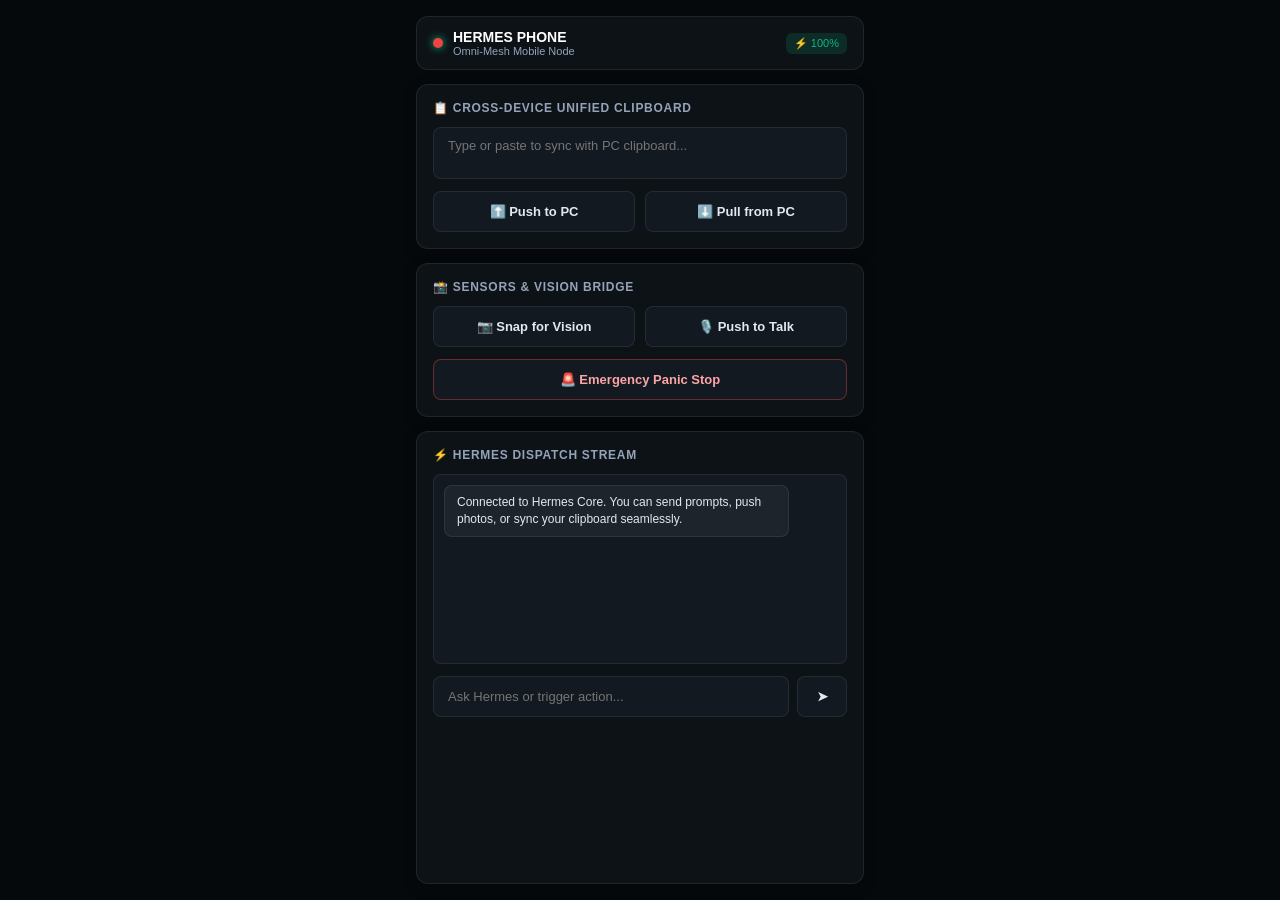
==== companions/smartphone/web/index.html @ 741eb6d2 "feat(companions): modularize ecosystem into dedicated smartwatch, smartphone, and laptop packages" ====
<!DOCTYPE html>
<html lang="en">
<head>
    <meta charset="UTF-8">
    <meta name="viewport" content="width=device-width, initial-scale=1.0, maximum-scale=1.0, user-scalable=no">
    <meta name="theme-color" content="#070a0d">
    <meta name="apple-mobile-web-app-capable" content="yes">
    <meta name="apple-mobile-web-app-status-bar-style" content="black-translucent">
    <title>Hermes Smartphone Companion</title>
    <link rel="manifest" href="/companions/smartphone/manifest.json">
    <link rel="stylesheet" href="/companions/smartphone/web/mobile.css">
</head>
<body>
    <div id="toast-banner">Hermes Connected</div>

    <div class="mobile-container">
        <!-- Header -->
        <div class="app-header">
            <div class="brand-badge">
                <div class="pulse-orb" id="connection-orb"></div>
                <div>
                    <div style="font-size: 14px; font-weight: 700; color: #ffffff;">HERMES PHONE</div>
                    <div style="font-size: 11px; color: var(--text-muted);">Omni-Mesh Mobile Node</div>
                </div>
            </div>
            <div id="battery-tag" style="font-size: 11px; color: var(--accent-emerald); background: var(--accent-emerald-dim); padding: 4px 8px; border-radius: 6px;">
                🔋 --%
            </div>
        </div>

        <!-- Unified Clipboard Card -->
        <div class="card">
            <div class="card-title">
                📋 Cross-Device Unified Clipboard
            </div>
            <textarea id="clip-text" class="text-input" style="height: 65px; resize: none;" placeholder="Type or paste to sync with PC clipboard..."></textarea>
            <div class="btn-grid">
                <button class="action-btn" onclick="pushClipboard()">
                    <span>⬆️ Push to PC</span>
                </button>
                <button class="action-btn" onclick="pullClipboard()">
                    <span>⬇️ Pull from PC</span>
                </button>
            </div>
        </div>

        <!-- Camera Vision & Voice Card -->
        <div class="card">
            <div class="card-title">
                📸 Sensors & Vision Bridge
            </div>
            <div class="btn-grid">
                <label class="action-btn" style="cursor: pointer;">
                    <input type="file" accept="image/*" capture="environment" style="display: none;" onchange="handlePhotoUpload(this)">
                    <span>📷 Snap for Vision</span>
                </label>
                <button class="action-btn" id="mic-btn" onclick="toggleVoicePrompt()">
                    <span>🎙️ Push to Talk</span>
                </button>
            </div>
            <button class="action-btn danger" onclick="triggerPanicStop()">
                <span>🚨 Emergency Panic Stop</span>
            </button>
        </div>

        <!-- Live Agent Chat Card -->
        <div class="card" style="flex: 1;">
            <div class="card-title">
                ⚡ Hermes Dispatch Stream
            </div>
            <div class="chat-stream" id="chat-stream">
                <div class="msg-bubble hermes">
                    Connected to Hermes Core. You can send prompts, push photos, or sync your clipboard seamlessly.
                </div>
            </div>
            <div class="input-bar">
                <input type="text" id="chat-input" class="text-input" placeholder="Ask Hermes or trigger action..." onkeydown="if(event.key==='Enter') sendPrompt()">
                <button class="action-btn" style="width: 50px;" onclick="sendPrompt()">➤</button>
            </div>
        </div>
    </div>

    <script src="/companions/smartphone/web/mobile.js"></script>
</body>
</html>
---- companions/smartphone/web/mobile.css ----
/* Hermes Smartphone Companion Styles (Android & iOS) */
:root {
    --bg-base: #06090c;
    --bg-card: #0d1217;
    --bg-input: #121921;
    --border-subtle: rgba(255, 255, 255, 0.08);
    --border-bright: rgba(16, 185, 129, 0.4);
    --accent-emerald: #10b981;
    --accent-emerald-dim: rgba(16, 185, 129, 0.15);
    --accent-red: #ef4444;
    --accent-red-dim: rgba(239, 68, 68, 0.15);
    --accent-blue: #38bdf8;
    --text-pure: #ffffff;
    --text-main: #e2e8f0;
    --text-muted: #94a3b8;
}

* {
    box-sizing: border-box;
    margin: 0;
    padding: 0;
    -webkit-tap-highlight-color: transparent;
    font-family: -apple-system, BlinkMacSystemFont, "Segoe UI", Roboto, Helvetica, Arial, sans-serif;
}

body {
    background: var(--bg-base);
    color: var(--text-main);
    min-height: 100vh;
    display: flex;
    flex-direction: column;
    overflow-x: hidden;
}

.mobile-container {
    max-width: 480px;
    margin: 0 auto;
    width: 100%;
    padding: 16px;
    display: flex;
    flex-direction: column;
    gap: 14px;
    min-height: 100vh;
}

/* Header */
.app-header {
    display: flex;
    justify-content: space-between;
    align-items: center;
    padding: 12px 16px;
    background: var(--bg-card);
    border: 1px solid var(--border-subtle);
    border-radius: 12px;
}

.brand-badge {
    display: flex;
    align-items: center;
    gap: 10px;
}

.pulse-orb {
    width: 10px;
    height: 10px;
    border-radius: 50%;
    background: var(--accent-emerald);
    box-shadow: 0 0 8px var(--accent-emerald);
    animation: pulse 2s infinite;
}

@keyframes pulse {
    0%, 100% { opacity: 1; transform: scale(1); }
    50% { opacity: 0.4; transform: scale(0.85); }
}

.card {
    background: var(--bg-card);
    border: 1px solid var(--border-subtle);
    border-radius: 12px;
    padding: 16px;
    display: flex;
    flex-direction: column;
    gap: 12px;
    box-shadow: 0 4px 14px rgba(0,0,0,0.25);
}

.card-title {
    font-size: 12px;
    font-weight: 700;
    text-transform: uppercase;
    letter-spacing: 0.06em;
    color: var(--text-muted);
    display: flex;
    align-items: center;
    gap: 8px;
}

.btn-grid {
    display: grid;
    grid-template-columns: 1fr 1fr;
    gap: 10px;
}

.action-btn {
    background: var(--bg-input);
    border: 1px solid var(--border-subtle);
    color: var(--text-main);
    padding: 12px;
    border-radius: 8px;
    font-size: 13px;
    font-weight: 600;
    display: flex;
    flex-direction: column;
    align-items: center;
    justify-content: center;
    gap: 6px;
    cursor: pointer;
    transition: all 0.15s ease;
}

.action-btn:active {
    transform: scale(0.97);
    border-color: var(--accent-emerald);
    background: var(--accent-emerald-dim);
    color: var(--text-pure);
}

.action-btn.danger {
    border-color: rgba(239, 68, 68, 0.4);
    color: #fca5a5;
}

.action-btn.danger:active {
    background: var(--accent-red-dim);
    border-color: var(--accent-red);
}

.chat-stream {
    height: 190px;
    background: var(--bg-input);
    border: 1px solid var(--border-subtle);
    border-radius: 8px;
    padding: 10px;
    overflow-y: auto;
    font-size: 12px;
    display: flex;
    flex-direction: column;
    gap: 8px;
}

.msg-bubble {
    padding: 8px 12px;
    border-radius: 8px;
    max-width: 88%;
    line-height: 1.4;
}

.msg-bubble.user {
    align-self: flex-end;
    background: var(--accent-emerald-dim);
    border: 1px solid var(--border-bright);
    color: var(--text-pure);
}

.msg-bubble.hermes {
    align-self: flex-start;
    background: rgba(255, 255, 255, 0.05);
    border: 1px solid var(--border-subtle);
    color: var(--text-main);
}

.input-bar {
    display: flex;
    gap: 8px;
}

.text-input {
    flex: 1;
    background: var(--bg-input);
    border: 1px solid var(--border-subtle);
    color: #ffffff;
    padding: 10px 14px;
    border-radius: 8px;
    font-size: 13px;
    outline: none;
}

.text-input:focus {
    border-color: var(--accent-emerald);
}

/* Toast */
#toast-banner {
    position: fixed;
    top: 16px;
    left: 50%;
    transform: translateX(-50%) translateY(-100px);
    background: var(--accent-emerald);
    color: #000000;
    padding: 10px 18px;
    border-radius: 8px;
    font-size: 12px;
    font-weight: 700;
    box-shadow: 0 4px 14px rgba(0,0,0,0.5);
    transition: transform 0.3s cubic-bezier(0.18, 0.89, 0.32, 1.28);
    z-index: 9999;
}

#toast-banner.show {
    transform: translateX(-50%) translateY(0);
}
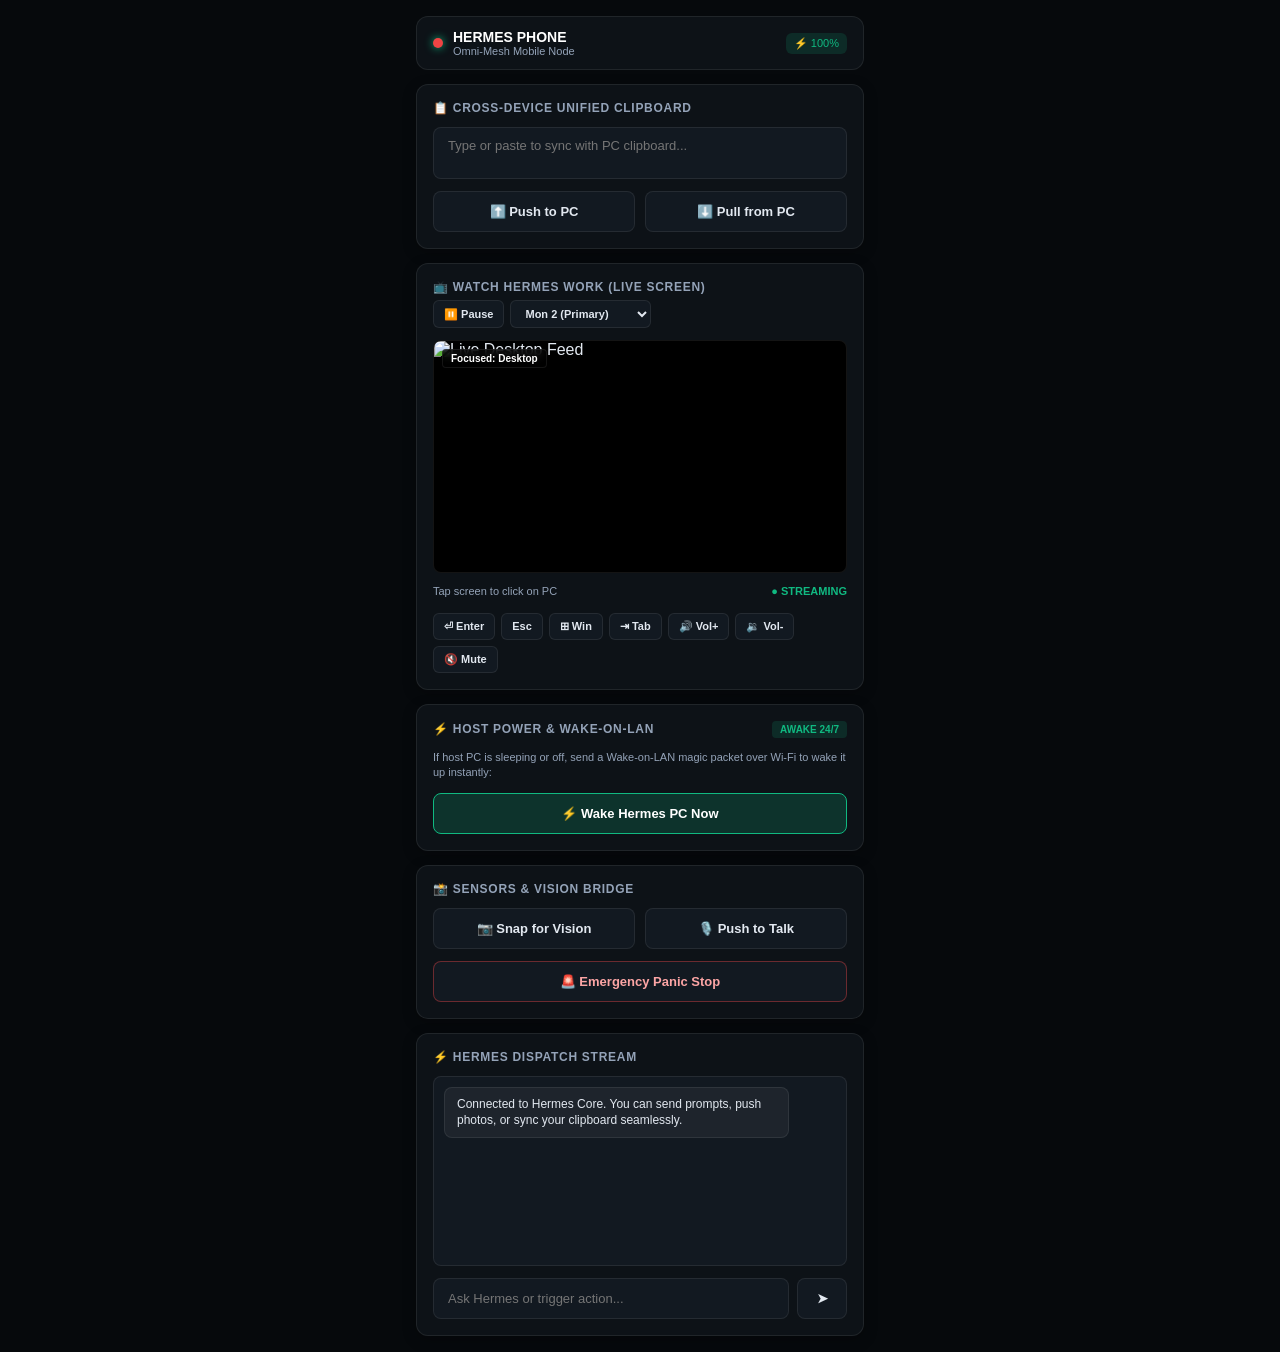
==== commit 7f833953: "feat(companions): 1-click connect hub, 24/7 host keep-alive, remote WoL, and Muse-inspired live desk" ====
--- a/companions/smartphone/web/index.html
+++ b/companions/smartphone/web/index.html
@@ -23,8 +23,13 @@
                     <div style="font-size: 11px; color: var(--text-muted);">Omni-Mesh Mobile Node</div>
                 </div>
             </div>
-            <div id="battery-tag" style="font-size: 11px; color: var(--accent-emerald); background: var(--accent-emerald-dim); padding: 4px 8px; border-radius: 6px;">
-                🔋 --%
+            <div style="display: flex; gap: 8px; align-items: center;">
+                <button id="pwa-install-btn" class="action-btn" style="display: none; padding: 4px 8px; font-size: 11px; width: auto; height: auto;" onclick="promptInstallApp()">
+                    ⬇️ Install App
+                </button>
+                <div id="battery-tag" style="font-size: 11px; color: var(--accent-emerald); background: var(--accent-emerald-dim); padding: 4px 8px; border-radius: 6px;">
+                    🔋 --%
+                </div>
             </div>
         </div>
 
@@ -42,6 +47,59 @@
                     <span>⬇️ Pull from PC</span>
                 </button>
             </div>
+        </div>
+
+        <!-- Live Desktop Screen Mirror ("Watch Hermes Work" - Muse Style) -->
+        <div class="card">
+            <div style="display: flex; justify-content: space-between; align-items: center; flex-wrap: wrap; gap: 6px;">
+                <div class="card-title">
+                    📺 Watch Hermes Work (Live Screen)
+                </div>
+                <div style="display: flex; gap: 6px;">
+                    <button class="screen-btn" id="stream-toggle-btn" onclick="toggleScreenStream()">⏸️ Pause</button>
+                    <select id="screen-monitor-select" class="screen-btn" onchange="changeMonitor(this.value)">
+                        <option value="2" selected>Mon 2 (Primary)</option>
+                        <option value="1">Mon 1 (Secondary)</option>
+                        <option value="all">Dual Monitors</option>
+                    </select>
+                </div>
+            </div>
+            <div class="screen-wrapper" id="screen-wrapper" onclick="handleScreenClick(event)">
+                <img id="desktop-stream-img" class="screen-stream-img" src="/api/desktop/stream?monitor=2&fps=8&max_width=960&quality=60" alt="Live Desktop Feed" />
+                <div class="screen-overlay-badge" id="screen-active-window">
+                    Focused: Desktop
+                </div>
+            </div>
+            <div style="display: flex; justify-content: space-between; align-items: center; font-size: 11px; color: var(--text-muted);">
+                <span>Tap screen to click on PC</span>
+                <span id="screen-hud-status" style="color: var(--accent-emerald); font-weight: 600;">● STREAMING</span>
+            </div>
+            <!-- Quick Desktop Remote Controls -->
+            <div class="screen-controls">
+                <button class="screen-btn" onclick="sendRemoteKey('enter')">⏎ Enter</button>
+                <button class="screen-btn" onclick="sendRemoteKey('esc')">Esc</button>
+                <button class="screen-btn" onclick="sendRemoteKey('win')">⊞ Win</button>
+                <button class="screen-btn" onclick="sendRemoteKey('tab')">⇥ Tab</button>
+                <button class="screen-btn" onclick="sendRemoteKey('volume_up')">🔊 Vol+</button>
+                <button class="screen-btn" onclick="sendRemoteKey('volume_down')">🔉 Vol-</button>
+                <button class="screen-btn" onclick="sendRemoteKey('mute')">🔇 Mute</button>
+            </div>
+        </div>
+
+        <!-- 24/7 Power & Remote Wake-on-LAN -->
+        <div class="card">
+            <div style="display: flex; justify-content: space-between; align-items: center;">
+                <div class="card-title">
+                    ⚡ Host Power & Wake-on-LAN
+                </div>
+                <span id="power-status-tag" style="font-size: 10px; font-weight: 700; color: var(--accent-emerald); background: var(--accent-emerald-dim); padding: 3px 8px; border-radius: 4px;">
+                    AWAKE 24/7
+                </span>
+            </div>
+            <p style="font-size: 11px; color: var(--text-muted); line-height: 1.4;">If host PC is sleeping or off, send a Wake-on-LAN magic packet over Wi-Fi to wake it up instantly:</p>
+            <button class="action-btn" style="background: rgba(16, 185, 129, 0.2); border-color: var(--accent-emerald); color: #ffffff;" onclick="triggerPhoneWake()">
+                <span>⚡ Wake Hermes PC Now</span>
+            </button>
         </div>
 
         <!-- Camera Vision & Voice Card -->
--- a/companions/smartphone/web/mobile.css
+++ b/companions/smartphone/web/mobile.css
@@ -210,3 +210,63 @@
 #toast-banner.show {
     transform: translateX(-50%) translateY(0);
 }
+
+/* Live Screen Stream Container */
+.screen-wrapper {
+    position: relative;
+    width: 100%;
+    background: #000;
+    border-radius: 8px;
+    overflow: hidden;
+    border: 1px solid var(--border-subtle);
+    aspect-ratio: 16 / 9;
+    display: flex;
+    align-items: center;
+    justify-content: center;
+    touch-action: none;
+}
+
+.screen-stream-img {
+    width: 100%;
+    height: 100%;
+    object-fit: contain;
+    cursor: crosshair;
+}
+
+.screen-overlay-badge {
+    position: absolute;
+    top: 8px;
+    left: 8px;
+    background: rgba(0, 0, 0, 0.75);
+    backdrop-filter: blur(4px);
+    border: 1px solid var(--border-subtle);
+    padding: 3px 8px;
+    border-radius: 4px;
+    font-size: 10px;
+    font-weight: 600;
+    color: #fff;
+    pointer-events: none;
+}
+
+.screen-controls {
+    display: flex;
+    gap: 6px;
+    flex-wrap: wrap;
+    margin-top: 4px;
+}
+
+.screen-btn {
+    background: var(--bg-input);
+    border: 1px solid var(--border-subtle);
+    color: var(--text-main);
+    padding: 6px 10px;
+    border-radius: 6px;
+    font-size: 11px;
+    font-weight: 600;
+    cursor: pointer;
+}
+
+.screen-btn:hover, .screen-btn:active {
+    background: #374151;
+    color: #fff;
+}
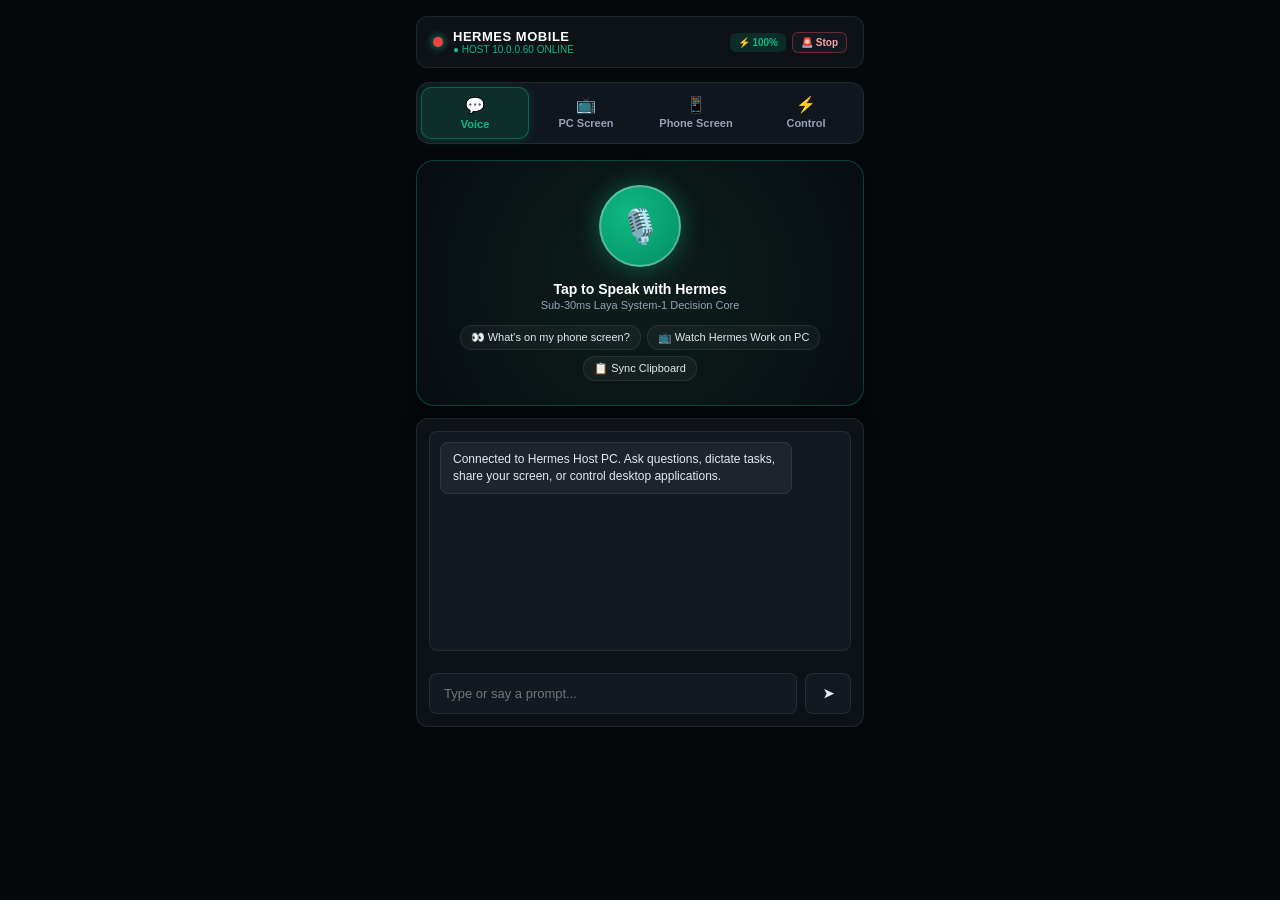
==== commit d45e4641: "feat(companions): minimal UI redesign, reverse phone screen sharing, and Excel test catalog" ====
--- a/companions/smartphone/web/index.html
+++ b/companions/smartphone/web/index.html
@@ -3,7 +3,7 @@
 <head>
     <meta charset="UTF-8">
     <meta name="viewport" content="width=device-width, initial-scale=1.0, maximum-scale=1.0, user-scalable=no">
-    <meta name="theme-color" content="#070a0d">
+    <meta name="theme-color" content="#06090c">
     <meta name="apple-mobile-web-app-capable" content="yes">
     <meta name="apple-mobile-web-app-status-bar-style" content="black-translucent">
     <title>Hermes Smartphone Companion</title>
@@ -14,126 +14,186 @@
     <div id="toast-banner">Hermes Connected</div>
 
     <div class="mobile-container">
-        <!-- Header -->
+        <!-- Top Sleek Header -->
         <div class="app-header">
             <div class="brand-badge">
                 <div class="pulse-orb" id="connection-orb"></div>
                 <div>
-                    <div style="font-size: 14px; font-weight: 700; color: #ffffff;">HERMES PHONE</div>
-                    <div style="font-size: 11px; color: var(--text-muted);">Omni-Mesh Mobile Node</div>
-                </div>
-            </div>
-            <div style="display: flex; gap: 8px; align-items: center;">
-                <button id="pwa-install-btn" class="action-btn" style="display: none; padding: 4px 8px; font-size: 11px; width: auto; height: auto;" onclick="promptInstallApp()">
-                    ⬇️ Install App
+                    <div style="font-size: 13px; font-weight: 800; color: #ffffff; letter-spacing: 0.04em;">HERMES MOBILE</div>
+                    <div style="font-size: 10px; color: var(--accent-emerald);">● HOST 10.0.0.60 ONLINE</div>
+                </div>
+            </div>
+            <div style="display: flex; gap: 6px; align-items: center;">
+                <button id="pwa-install-btn" class="action-btn" style="display: none; padding: 4px 8px; font-size: 10px;" onclick="promptInstallApp()">
+                    ⬇️ Install
                 </button>
-                <div id="battery-tag" style="font-size: 11px; color: var(--accent-emerald); background: var(--accent-emerald-dim); padding: 4px 8px; border-radius: 6px;">
+                <div id="battery-tag" style="font-size: 10px; font-weight: 700; color: var(--accent-emerald); background: var(--accent-emerald-dim); padding: 4px 8px; border-radius: 6px;">
                     🔋 --%
                 </div>
-            </div>
-        </div>
-
-        <!-- Unified Clipboard Card -->
-        <div class="card">
-            <div class="card-title">
-                📋 Cross-Device Unified Clipboard
-            </div>
-            <textarea id="clip-text" class="text-input" style="height: 65px; resize: none;" placeholder="Type or paste to sync with PC clipboard..."></textarea>
-            <div class="btn-grid">
-                <button class="action-btn" onclick="pushClipboard()">
-                    <span>⬆️ Push to PC</span>
+                <button class="action-btn danger" style="padding: 4px 8px; font-size: 10px; border-radius: 6px;" onclick="triggerPanicStop()" title="Emergency Stop">
+                    🚨 Stop
                 </button>
-                <button class="action-btn" onclick="pullClipboard()">
-                    <span>⬇️ Pull from PC</span>
+            </div>
+        </div>
+
+        <!-- Sleek Segmented Tab Selector -->
+        <div class="tab-nav">
+            <button class="tab-btn active" id="tab-btn-assistant" onclick="switchTab('assistant')">
+                <span class="tab-icon">💬</span>
+                <span>Voice</span>
+            </button>
+            <button class="tab-btn" id="tab-btn-pc-screen" onclick="switchTab('pc-screen')">
+                <span class="tab-icon">📺</span>
+                <span>PC Screen</span>
+            </button>
+            <button class="tab-btn" id="tab-btn-phone-screen" onclick="switchTab('phone-screen')">
+                <span class="tab-icon">📱</span>
+                <span>Phone Screen</span>
+            </button>
+            <button class="tab-btn" id="tab-btn-power-hub" onclick="switchTab('power-hub')">
+                <span class="tab-icon">⚡</span>
+                <span>Control</span>
+            </button>
+        </div>
+
+        <!-- TAB 1: VOICE & DISPATCH (Clean & Minimalist) -->
+        <div class="tab-panel active" id="panel-assistant">
+            <!-- Voice Hero Core -->
+            <div class="voice-hero-card">
+                <div class="voice-core-ring" id="mic-btn" onclick="toggleVoicePrompt()" title="Tap to talk">
+                    🎙️
+                </div>
+                <div>
+                    <div id="voice-status-text" style="font-size: 14px; font-weight: 700; color: #ffffff;">Tap to Speak with Hermes</div>
+                    <div style="font-size: 11px; color: var(--text-muted); margin-top: 2px;">Sub-30ms Laya System-1 Decision Core</div>
+                </div>
+                <!-- Quick Suggestion Chips -->
+                <div class="quick-chip-row">
+                    <button class="quick-chip" onclick="askAboutMobileScreen()">👀 What's on my phone screen?</button>
+                    <button class="quick-chip" onclick="switchTab('pc-screen')">📺 Watch Hermes Work on PC</button>
+                    <button class="quick-chip" onclick="pullClipboard()">📋 Sync Clipboard</button>
+                </div>
+            </div>
+
+            <!-- Live Chat Stream -->
+            <div class="card" style="flex: 1; padding: 12px;">
+                <div class="chat-stream" id="chat-stream" style="height: 220px;">
+                    <div class="msg-bubble hermes">
+                        Connected to Hermes Host PC. Ask questions, dictate tasks, share your screen, or control desktop applications.
+                    </div>
+                </div>
+                <div class="input-bar" style="margin-top: 10px;">
+                    <input type="text" id="chat-input" class="text-input" placeholder="Type or say a prompt..." onkeydown="if(event.key==='Enter') sendPrompt()">
+                    <button class="action-btn" style="width: 46px; border-radius: 8px;" onclick="sendPrompt()">➤</button>
+                </div>
+            </div>
+        </div>
+
+        <!-- TAB 2: WATCH HERMES WORK (Live Desktop Mirror) -->
+        <div class="tab-panel" id="panel-pc-screen">
+            <div class="card">
+                <div style="display: flex; justify-content: space-between; align-items: center; flex-wrap: wrap; gap: 6px;">
+                    <div class="card-title">
+                        📺 Watch Hermes Work (PC Screen)
+                    </div>
+                    <div style="display: flex; gap: 6px;">
+                        <button class="screen-btn" id="stream-toggle-btn" onclick="toggleScreenStream()">⏸️ Pause</button>
+                        <select id="screen-monitor-select" class="screen-btn" onchange="changeMonitor(this.value)">
+                            <option value="2" selected>Mon 2 (Primary)</option>
+                            <option value="1">Mon 1 (Secondary)</option>
+                            <option value="all">Dual Monitors</option>
+                        </select>
+                    </div>
+                </div>
+
+                <div class="screen-wrapper" id="screen-wrapper" onclick="handleScreenClick(event)">
+                    <img id="desktop-stream-img" class="screen-stream-img" src="/api/desktop/stream?monitor=2&fps=8&max_width=960&quality=60" alt="Live Desktop Feed" />
+                    <div class="screen-overlay-badge" id="screen-active-window">
+                        Focused: Desktop
+                    </div>
+                </div>
+
+                <div style="display: flex; justify-content: space-between; align-items: center; font-size: 11px; color: var(--text-muted);">
+                    <span>Tap anywhere on the mirror to click PC</span>
+                    <span id="screen-hud-status" style="color: var(--accent-emerald); font-weight: 600;">● STREAMING</span>
+                </div>
+
+                <!-- Quick Remote Keys Bar -->
+                <div class="screen-controls">
+                    <button class="screen-btn" onclick="sendRemoteKey('enter')">⏎ Enter</button>
+                    <button class="screen-btn" onclick="sendRemoteKey('esc')">Esc</button>
+                    <button class="screen-btn" onclick="sendRemoteKey('win')">⊞ Win</button>
+                    <button class="screen-btn" onclick="sendRemoteKey('tab')">⇥ Tab</button>
+                    <button class="screen-btn" onclick="sendRemoteKey('volume_up')">🔊 Vol+</button>
+                    <button class="screen-btn" onclick="sendRemoteKey('volume_down')">🔉 Vol-</button>
+                    <button class="screen-btn" onclick="sendRemoteKey('mute')">🔇 Mute</button>
+                </div>
+            </div>
+        </div>
+
+        <!-- TAB 3: PHONE SCREEN & VISION SHARING -->
+        <div class="tab-panel" id="panel-phone-screen">
+            <div class="screen-share-hero">
+                <div style="display: flex; justify-content: space-between; align-items: center;">
+                    <div style="font-size: 14px; font-weight: 700; color: #ffffff;">📱 Share Mobile Screen</div>
+                    <span id="mobile-share-status" style="font-size: 10px; font-weight: 700; color: var(--text-muted); background: rgba(0,0,0,0.4); padding: 3px 8px; border-radius: 4px;">OFFLINE</span>
+                </div>
+                <p style="font-size: 11px; color: var(--text-muted); line-height: 1.4;">
+                    Allows Hermes to see what is on your phone screen in real-time. Ask: <em>"Hey Hermes, what's on my screen?"</em> or summarize reading material.
+                </p>
+
+                <!-- Hidden video capture element -->
+                <video id="mobile-screen-video" autoplay playsinline muted style="display: none;"></video>
+                <input type="file" id="mobile-screen-file-input" accept="image/*" capture="environment" style="display: none;" onchange="handlePhotoUpload(this)">
+
+                <div class="btn-grid">
+                    <button class="action-btn" id="mobile-share-btn" style="background: rgba(56, 189, 248, 0.15); border-color: var(--accent-blue); color: #ffffff;" onclick="toggleMobileScreenShare()">
+                        <span>📱 Start Screen Share</span>
+                    </button>
+                    <button class="action-btn" style="background: rgba(16, 185, 129, 0.15); border-color: var(--accent-emerald); color: #ffffff;" onclick="askAboutMobileScreen()">
+                        <span>👀 What's On My Screen?</span>
+                    </button>
+                </div>
+
+                <div style="display: flex; gap: 8px; margin-top: 4px;">
+                    <button class="action-btn" style="flex: 1;" onclick="document.getElementById('mobile-screen-file-input').click()">
+                        <span>📷 Snap Camera / Photo</span>
+                    </button>
+                    <button class="action-btn" style="flex: 1;" onclick="toggleVoicePrompt()">
+                        <span>🎙️ Voice Question</span>
+                    </button>
+                </div>
+            </div>
+        </div>
+
+        <!-- TAB 4: CONTROL & 24/7 POWER HUB -->
+        <div class="tab-panel" id="panel-power-hub">
+            <!-- 24/7 Host Power & Wake-on-LAN -->
+            <div class="card">
+                <div style="display: flex; justify-content: space-between; align-items: center;">
+                    <div class="card-title">⚡ Host Power & Wake-on-LAN</div>
+                    <span id="power-status-tag" style="font-size: 10px; font-weight: 700; color: var(--accent-emerald); background: var(--accent-emerald-dim); padding: 3px 8px; border-radius: 4px;">AWAKE 24/7</span>
+                </div>
+                <p style="font-size: 11px; color: var(--text-muted); line-height: 1.4;">
+                    If host PC (10.0.0.60) is sleeping or powered down, broadcast a Wake-on-LAN magic packet over Wi-Fi:
+                </p>
+                <button class="action-btn" style="background: rgba(16, 185, 129, 0.2); border-color: var(--accent-emerald); color: #ffffff; padding: 14px;" onclick="triggerPhoneWake()">
+                    <span>⚡ Wake Hermes PC Now</span>
                 </button>
             </div>
-        </div>
-
-        <!-- Live Desktop Screen Mirror ("Watch Hermes Work" - Muse Style) -->
-        <div class="card">
-            <div style="display: flex; justify-content: space-between; align-items: center; flex-wrap: wrap; gap: 6px;">
-                <div class="card-title">
-                    📺 Watch Hermes Work (Live Screen)
-                </div>
-                <div style="display: flex; gap: 6px;">
-                    <button class="screen-btn" id="stream-toggle-btn" onclick="toggleScreenStream()">⏸️ Pause</button>
-                    <select id="screen-monitor-select" class="screen-btn" onchange="changeMonitor(this.value)">
-                        <option value="2" selected>Mon 2 (Primary)</option>
-                        <option value="1">Mon 1 (Secondary)</option>
-                        <option value="all">Dual Monitors</option>
-                    </select>
-                </div>
-            </div>
-            <div class="screen-wrapper" id="screen-wrapper" onclick="handleScreenClick(event)">
-                <img id="desktop-stream-img" class="screen-stream-img" src="/api/desktop/stream?monitor=2&fps=8&max_width=960&quality=60" alt="Live Desktop Feed" />
-                <div class="screen-overlay-badge" id="screen-active-window">
-                    Focused: Desktop
-                </div>
-            </div>
-            <div style="display: flex; justify-content: space-between; align-items: center; font-size: 11px; color: var(--text-muted);">
-                <span>Tap screen to click on PC</span>
-                <span id="screen-hud-status" style="color: var(--accent-emerald); font-weight: 600;">● STREAMING</span>
-            </div>
-            <!-- Quick Desktop Remote Controls -->
-            <div class="screen-controls">
-                <button class="screen-btn" onclick="sendRemoteKey('enter')">⏎ Enter</button>
-                <button class="screen-btn" onclick="sendRemoteKey('esc')">Esc</button>
-                <button class="screen-btn" onclick="sendRemoteKey('win')">⊞ Win</button>
-                <button class="screen-btn" onclick="sendRemoteKey('tab')">⇥ Tab</button>
-                <button class="screen-btn" onclick="sendRemoteKey('volume_up')">🔊 Vol+</button>
-                <button class="screen-btn" onclick="sendRemoteKey('volume_down')">🔉 Vol-</button>
-                <button class="screen-btn" onclick="sendRemoteKey('mute')">🔇 Mute</button>
-            </div>
-        </div>
-
-        <!-- 24/7 Power & Remote Wake-on-LAN -->
-        <div class="card">
-            <div style="display: flex; justify-content: space-between; align-items: center;">
-                <div class="card-title">
-                    ⚡ Host Power & Wake-on-LAN
-                </div>
-                <span id="power-status-tag" style="font-size: 10px; font-weight: 700; color: var(--accent-emerald); background: var(--accent-emerald-dim); padding: 3px 8px; border-radius: 4px;">
-                    AWAKE 24/7
-                </span>
-            </div>
-            <p style="font-size: 11px; color: var(--text-muted); line-height: 1.4;">If host PC is sleeping or off, send a Wake-on-LAN magic packet over Wi-Fi to wake it up instantly:</p>
-            <button class="action-btn" style="background: rgba(16, 185, 129, 0.2); border-color: var(--accent-emerald); color: #ffffff;" onclick="triggerPhoneWake()">
-                <span>⚡ Wake Hermes PC Now</span>
-            </button>
-        </div>
-
-        <!-- Camera Vision & Voice Card -->
-        <div class="card">
-            <div class="card-title">
-                📸 Sensors & Vision Bridge
-            </div>
-            <div class="btn-grid">
-                <label class="action-btn" style="cursor: pointer;">
-                    <input type="file" accept="image/*" capture="environment" style="display: none;" onchange="handlePhotoUpload(this)">
-                    <span>📷 Snap for Vision</span>
-                </label>
-                <button class="action-btn" id="mic-btn" onclick="toggleVoicePrompt()">
-                    <span>🎙️ Push to Talk</span>
-                </button>
-            </div>
-            <button class="action-btn danger" onclick="triggerPanicStop()">
-                <span>🚨 Emergency Panic Stop</span>
-            </button>
-        </div>
-
-        <!-- Live Agent Chat Card -->
-        <div class="card" style="flex: 1;">
-            <div class="card-title">
-                ⚡ Hermes Dispatch Stream
-            </div>
-            <div class="chat-stream" id="chat-stream">
-                <div class="msg-bubble hermes">
-                    Connected to Hermes Core. You can send prompts, push photos, or sync your clipboard seamlessly.
-                </div>
-            </div>
-            <div class="input-bar">
-                <input type="text" id="chat-input" class="text-input" placeholder="Ask Hermes or trigger action..." onkeydown="if(event.key==='Enter') sendPrompt()">
-                <button class="action-btn" style="width: 50px;" onclick="sendPrompt()">➤</button>
+
+            <!-- Unified Cross-Device Clipboard -->
+            <div class="card">
+                <div class="card-title">📋 Cross-Device Clipboard</div>
+                <textarea id="clip-text" class="text-input" style="height: 65px; resize: none;" placeholder="Type or paste to sync with PC clipboard..."></textarea>
+                <div class="btn-grid">
+                    <button class="action-btn" onclick="pushClipboard()">
+                        <span>⬆️ Push to PC</span>
+                    </button>
+                    <button class="action-btn" onclick="pullClipboard()">
+                        <span>⬇️ Pull from PC</span>
+                    </button>
+                </div>
             </div>
         </div>
     </div>
--- a/companions/smartphone/web/mobile.css
+++ b/companions/smartphone/web/mobile.css
@@ -270,3 +270,130 @@
     background: #374151;
     color: #fff;
 }
+
+/* ── PREMIUM MINIMALIST TAB NAVIGATION & SCREEN SHARE ──────────────────────── */
+.tab-nav {
+    display: flex;
+    background: rgba(18, 25, 33, 0.85);
+    backdrop-filter: blur(20px);
+    border: 1px solid var(--border-subtle);
+    border-radius: 14px;
+    padding: 4px;
+    gap: 4px;
+    margin-bottom: 2px;
+}
+
+.tab-btn {
+    flex: 1;
+    background: transparent;
+    border: none;
+    color: var(--text-muted);
+    padding: 8px 4px;
+    border-radius: 10px;
+    font-size: 11px;
+    font-weight: 700;
+    display: flex;
+    flex-direction: column;
+    align-items: center;
+    gap: 3px;
+    cursor: pointer;
+    transition: all 0.2s cubic-bezier(0.16, 1, 0.3, 1);
+}
+
+.tab-btn.active {
+    background: var(--accent-emerald-dim);
+    color: var(--accent-emerald);
+    border: 1px solid var(--border-bright);
+    box-shadow: 0 2px 10px rgba(16, 185, 129, 0.2);
+}
+
+.tab-icon {
+    font-size: 16px;
+}
+
+.tab-panel {
+    display: none;
+    flex-direction: column;
+    gap: 12px;
+    animation: fadeIn 0.25s ease-out;
+}
+
+.tab-panel.active {
+    display: flex;
+}
+
+@keyframes fadeIn {
+    from { opacity: 0; transform: translateY(6px); }
+    to { opacity: 1; transform: translateY(0); }
+}
+
+/* Voice Hero Card */
+.voice-hero-card {
+    background: radial-gradient(circle at center, #0e1e1b 0%, #070d12 100%);
+    border: 1px solid rgba(16, 185, 129, 0.3);
+    border-radius: 18px;
+    padding: 24px 16px;
+    display: flex;
+    flex-direction: column;
+    align-items: center;
+    text-align: center;
+    gap: 14px;
+    box-shadow: 0 10px 25px rgba(0, 0, 0, 0.5);
+}
+
+.voice-core-ring {
+    width: 82px;
+    height: 82px;
+    border-radius: 50%;
+    background: radial-gradient(circle at 35% 35%, #10b981 0%, #059669 80%);
+    border: 2px solid rgba(255, 255, 255, 0.3);
+    box-shadow: 0 0 24px rgba(16, 185, 129, 0.4);
+    display: flex;
+    align-items: center;
+    justify-content: center;
+    cursor: pointer;
+    transition: all 0.2s ease;
+    font-size: 34px;
+}
+
+.voice-core-ring:active, .voice-core-ring.recording {
+    transform: scale(0.92);
+    background: radial-gradient(circle at 35% 35%, #ef4444 0%, #b91c1c 80%);
+    box-shadow: 0 0 30px rgba(239, 68, 68, 0.5);
+    border-color: #fca5a5;
+}
+
+.quick-chip-row {
+    display: flex;
+    gap: 6px;
+    flex-wrap: wrap;
+    justify-content: center;
+}
+
+.quick-chip {
+    background: rgba(255, 255, 255, 0.04);
+    border: 1px solid var(--border-subtle);
+    padding: 5px 10px;
+    border-radius: 12px;
+    font-size: 11px;
+    color: var(--text-main);
+    cursor: pointer;
+    transition: all 0.15s ease;
+}
+
+.quick-chip:active {
+    background: var(--accent-emerald-dim);
+    border-color: var(--accent-emerald);
+    color: var(--accent-emerald);
+}
+
+/* Mobile Screen Share View */
+.screen-share-hero {
+    background: linear-gradient(135deg, rgba(56, 189, 248, 0.1) 0%, rgba(16, 185, 129, 0.05) 100%);
+    border: 1px solid rgba(56, 189, 248, 0.3);
+    border-radius: 16px;
+    padding: 18px;
+    display: flex;
+    flex-direction: column;
+    gap: 12px;
+}
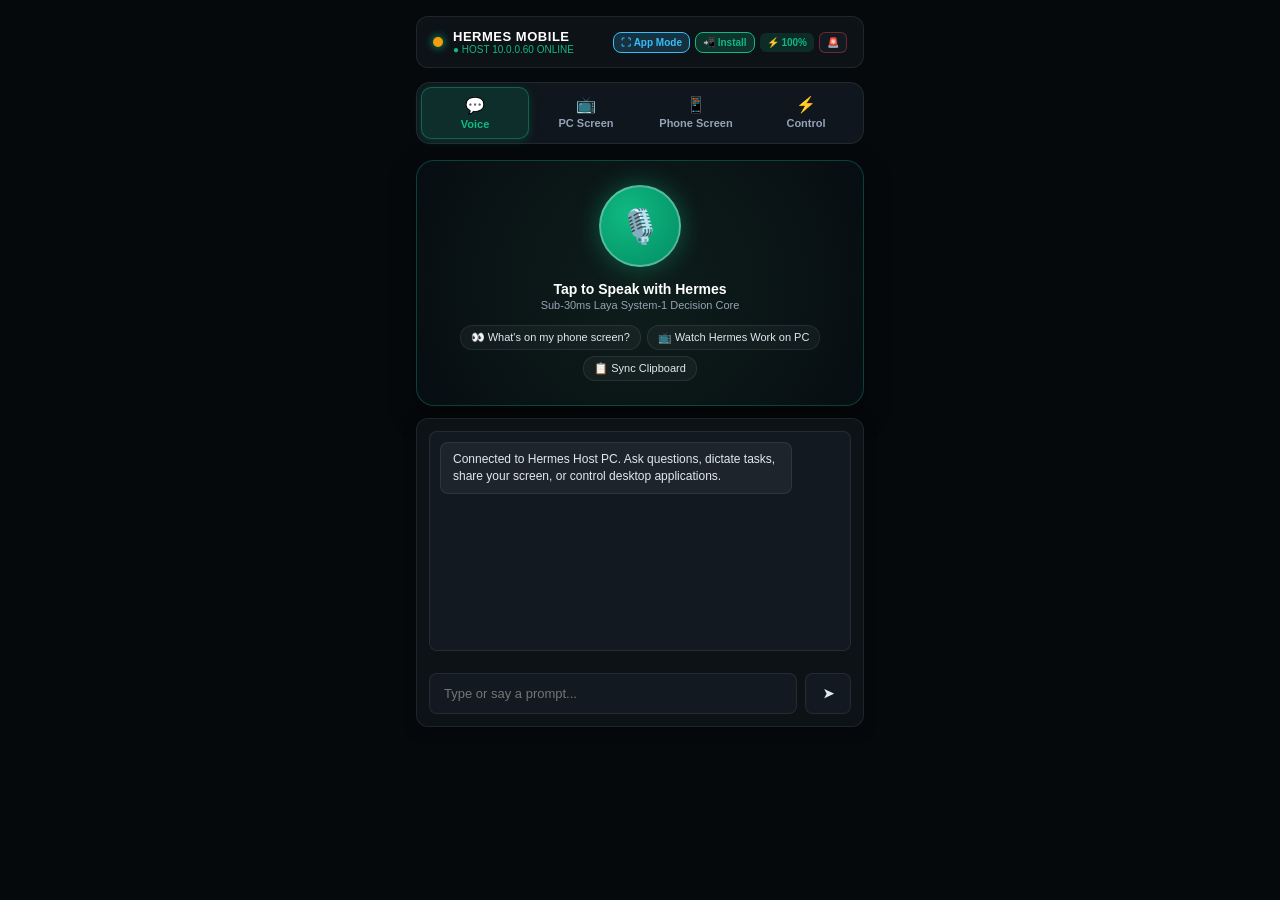
==== commit 85b24f93: "feat: Slickdeals/Reddit/DealNews engine, isolated Chintu Chrome profile, Morning Briefing timeout fi" ====
--- a/companions/smartphone/web/index.html
+++ b/companions/smartphone/web/index.html
@@ -20,18 +20,21 @@
                 <div class="pulse-orb" id="connection-orb"></div>
                 <div>
                     <div style="font-size: 13px; font-weight: 800; color: #ffffff; letter-spacing: 0.04em;">HERMES MOBILE</div>
-                    <div style="font-size: 10px; color: var(--accent-emerald);">● HOST 10.0.0.60 ONLINE</div>
-                </div>
-            </div>
-            <div style="display: flex; gap: 6px; align-items: center;">
-                <button id="pwa-install-btn" class="action-btn" style="display: none; padding: 4px 8px; font-size: 10px;" onclick="promptInstallApp()">
-                    ⬇️ Install
-                </button>
-                <div id="battery-tag" style="font-size: 10px; font-weight: 700; color: var(--accent-emerald); background: var(--accent-emerald-dim); padding: 4px 8px; border-radius: 6px;">
+                    <div id="host-status-sub" style="font-size: 10px; color: var(--accent-emerald);">● HOST 10.0.0.60 ONLINE</div>
+                </div>
+            </div>
+            <div style="display: flex; gap: 5px; align-items: center;">
+                <button id="fullscreen-app-btn" class="action-btn" style="padding: 4px 7px; font-size: 10px; background: rgba(56,189,248,0.18); border-color: #38bdf8; color: #38bdf8;" onclick="toggleNativeFullscreen()" title="Full-Screen Native App Mode (Hide Browser Bar)">
+                    ⛶ App Mode
+                </button>
+                <button id="pwa-install-btn" class="action-btn" style="padding: 4px 7px; font-size: 10px; background: rgba(16,185,129,0.2); border-color: #10b981; color: #10b981;" onclick="promptInstallApp()">
+                    📲 Install
+                </button>
+                <div id="battery-tag" style="font-size: 10px; font-weight: 700; color: var(--accent-emerald); background: var(--accent-emerald-dim); padding: 4px 7px; border-radius: 6px;">
                     🔋 --%
                 </div>
-                <button class="action-btn danger" style="padding: 4px 8px; font-size: 10px; border-radius: 6px;" onclick="triggerPanicStop()" title="Emergency Stop">
-                    🚨 Stop
+                <button class="action-btn danger" style="padding: 4px 7px; font-size: 10px; border-radius: 6px;" onclick="triggerPanicStop()" title="Emergency Stop">
+                    🚨
                 </button>
             </div>
         </div>
@@ -195,6 +198,68 @@
                     </button>
                 </div>
             </div>
+
+            <!-- Standalone Native App & Smartwatch Download Hub -->
+            <div class="card" style="border-color: rgba(56,189,248,0.35);">
+                <div class="card-title">📲 Standalone Native App & Watch Install</div>
+                <p style="font-size: 11px; color: var(--text-muted); line-height: 1.4;">
+                    Run Hermes without any browser URL bar on your Mobile Phone or Smartwatch:
+                </p>
+                <div class="btn-grid">
+                    <button class="action-btn" style="background: rgba(56,189,248,0.18); border-color: #38bdf8; color: #ffffff;" onclick="toggleNativeFullscreen()">
+                        <span>⛶ Full-Screen App Mode</span>
+                    </button>
+                    <button class="action-btn" style="background: rgba(16,185,129,0.18); border-color: #10b981; color: #ffffff;" onclick="openInstallModal()">
+                        <span>📲 Download Native App</span>
+                    </button>
+                </div>
+            </div>
+        </div>
+    </div>
+
+    <!-- NATIVE APP & SMARTWATCH INSTALLER MODAL -->
+    <div id="install-app-modal" style="display: none; position: fixed; inset: 0; background: rgba(0,0,0,0.85); z-index: 9999; align-items: center; justify-content: center; padding: 16px;">
+        <div style="background: #0d131a; border: 1px solid #1e293b; border-radius: 14px; max-width: 400px; width: 100%; padding: 18px; color: #f8fafc; box-shadow: 0 12px 32px rgba(0,0,0,0.7); max-height: 90vh; overflow-y: auto;">
+            <div style="display: flex; justify-content: space-between; align-items: center; margin-bottom: 12px;">
+                <div style="font-size: 15px; font-weight: 800; color: #ffffff;">📲 Install Hermes Native App</div>
+                <button onclick="closeInstallModal()" style="background: none; border: none; color: #94a3b8; font-size: 20px; cursor: pointer;">&times;</button>
+            </div>
+
+            <!-- 1. Instant Fullscreen App Mode -->
+            <div style="background: #131c26; border: 1px solid rgba(56,189,248,0.35); border-radius: 10px; padding: 12px; margin-bottom: 10px;">
+                <div style="font-size: 12px; font-weight: 700; color: #38bdf8; margin-bottom: 4px;">1. Instant Full-Screen App Mode (Zero Browser Bar)</div>
+                <p style="font-size: 11px; color: #94a3b8; margin-bottom: 8px;">Immediately hides Chrome's address bar and keeps your connection awake with Screen WakeLock.</p>
+                <button class="action-btn" style="width: 100%; background: #38bdf8; color: #000; font-weight: 800;" onclick="toggleNativeFullscreen(); closeInstallModal();">
+                    ⛶ Launch Full-Screen App Mode Now
+                </button>
+            </div>
+
+            <!-- 2. Android Standalone WebAPK -->
+            <div style="background: #131c26; border: 1px solid rgba(16,185,129,0.35); border-radius: 10px; padding: 12px; margin-bottom: 10px;">
+                <div style="font-size: 12px; font-weight: 700; color: #10b981; margin-bottom: 4px;">2. Install Standalone Android App Icon</div>
+                <ol style="font-size: 11px; color: #cbd5e1; padding-left: 16px; line-height: 1.5; margin-bottom: 8px;">
+                    <li>Tap Chrome's <strong>⋮ (3-dots menu)</strong> at top-right &rarr; tap <strong>"Add to Home screen"</strong> &rarr; <strong>"Install"</strong>.</li>
+                    <li><em>For full native APK mode + Mic/Screen-Share over Wi-Fi:</em> Tap below to copy <code>http://10.0.0.60:8000</code>, open <code>chrome://flags/#unsafely-treat-insecure-origin-as-secure</code>, paste it, set to <strong>Enabled</strong>, and Relaunch!</li>
+                </ol>
+                <button class="action-btn" style="width: 100%; background: rgba(16,185,129,0.2); border-color: #10b981; color: #10b981; font-size: 11px;" onclick="copyOriginFlagHelper()">
+                    📋 Copy Host URL &amp; Flag Instructions
+                </button>
+            </div>
+
+            <!-- 3. Smartwatch Installation -->
+            <div style="background: #131c26; border: 1px solid rgba(168,85,247,0.35); border-radius: 10px; padding: 12px; margin-bottom: 10px;">
+                <div style="font-size: 12px; font-weight: 700; color: #c084fc; margin-bottom: 4px;">3. ⌚ Install on Smartwatch (Wear OS / Galaxy / Apple)</div>
+                <ul style="font-size: 11px; color: #cbd5e1; padding-left: 16px; line-height: 1.5; margin-bottom: 8px;">
+                    <li><strong>On Watch Browser (Samsung Internet / Chrome):</strong> Type short URL <strong style="color:#10b981;">10.0.0.60:8000/watch</strong> and tap <em>Add to Home Screen / Tile</em>.</li>
+                    <li><strong>1-Click PC-to-Watch ADB Installer:</strong> Run <code>Install-Hermes-Watch-And-Phone.bat</code> on your PC to push the app straight to your watch over Wi-Fi!</li>
+                </ul>
+                <div style="display: flex; gap: 6px;">
+                    <a href="/watch" class="action-btn" style="flex: 1; text-decoration: none; text-align: center; font-size: 11px; background: rgba(168,85,247,0.2); border-color: #c084fc; color: #e9d5ff;">⌚ Preview Watch HUD</a>
+                    <a href="/api/companion/install/ios_app.mobileconfig" class="action-btn" style="flex: 1; text-decoration: none; text-align: center; font-size: 11px;">🍏 iOS/Watch Profile</a>
+                </div>
+            </div>
+
+            <button class="action-btn" style="width: 100%;" onclick="closeInstallModal()">Done</button>
         </div>
     </div>
 
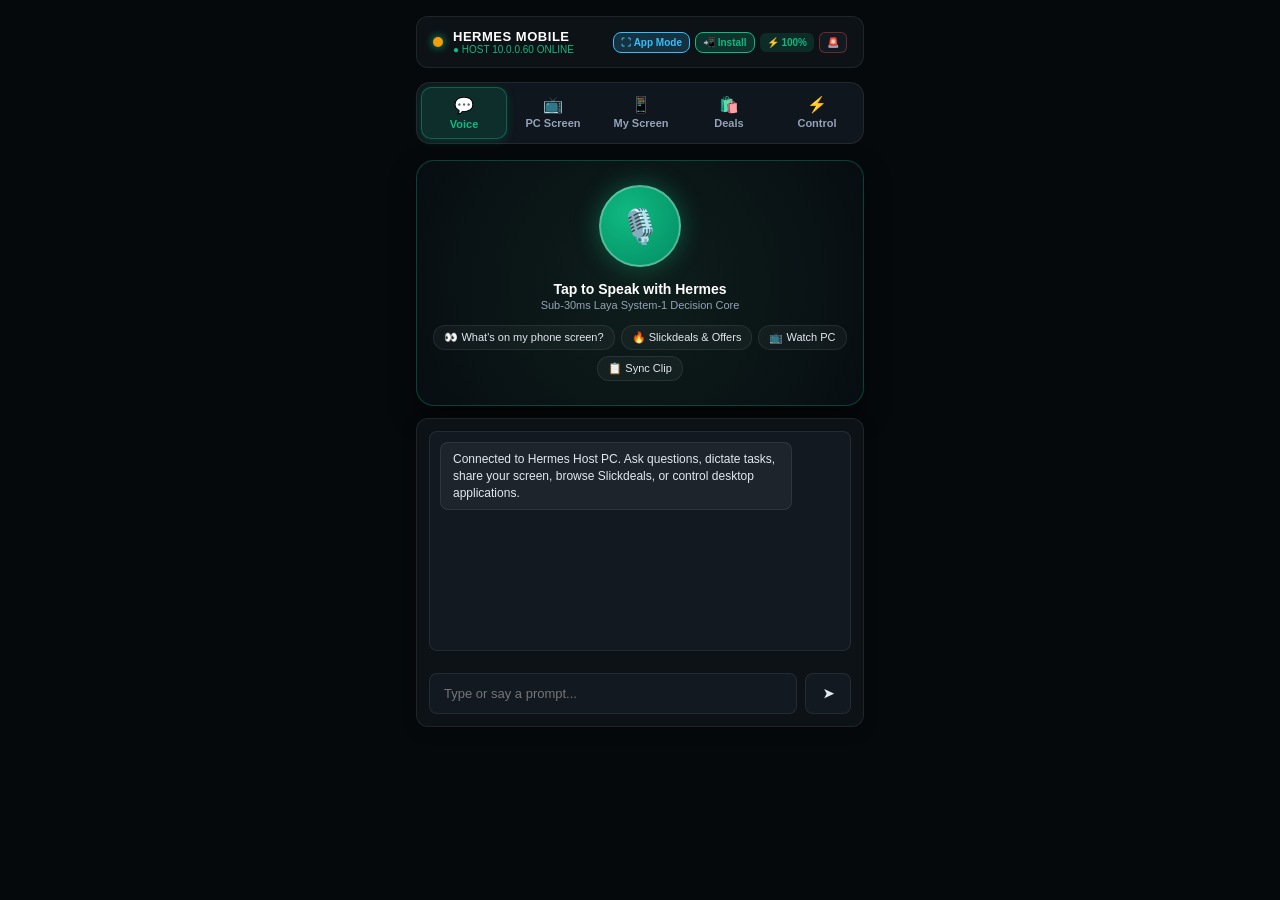
==== commit 688022ac: "feat(companions): complete Deals tab, PC Media Deck, Chintu Browser Launcher, Wrist Deck, and compli" ====
--- a/companions/smartphone/web/index.html
+++ b/companions/smartphone/web/index.html
@@ -8,6 +8,8 @@
     <meta name="apple-mobile-web-app-status-bar-style" content="black-translucent">
     <title>Hermes Smartphone Companion</title>
     <link rel="manifest" href="/companions/smartphone/manifest.json">
+    <link rel="apple-touch-icon" href="/companions/icon-192.png">
+    <link rel="icon" type="image/png" href="/companions/icon-192.png">
     <link rel="stylesheet" href="/companions/smartphone/web/mobile.css">
 </head>
 <body>
@@ -39,7 +41,7 @@
             </div>
         </div>
 
-        <!-- Sleek Segmented Tab Selector -->
+        <!-- Sleek Segmented Tab Selector (5 Complete Feature Tabs) -->
         <div class="tab-nav">
             <button class="tab-btn active" id="tab-btn-assistant" onclick="switchTab('assistant')">
                 <span class="tab-icon">💬</span>
@@ -51,7 +53,11 @@
             </button>
             <button class="tab-btn" id="tab-btn-phone-screen" onclick="switchTab('phone-screen')">
                 <span class="tab-icon">📱</span>
-                <span>Phone Screen</span>
+                <span>My Screen</span>
+            </button>
+            <button class="tab-btn" id="tab-btn-deals" onclick="switchTab('deals'); loadMobileHotDeals();">
+                <span class="tab-icon">🛍️</span>
+                <span>Deals</span>
             </button>
             <button class="tab-btn" id="tab-btn-power-hub" onclick="switchTab('power-hub')">
                 <span class="tab-icon">⚡</span>
@@ -73,8 +79,9 @@
                 <!-- Quick Suggestion Chips -->
                 <div class="quick-chip-row">
                     <button class="quick-chip" onclick="askAboutMobileScreen()">👀 What's on my phone screen?</button>
-                    <button class="quick-chip" onclick="switchTab('pc-screen')">📺 Watch Hermes Work on PC</button>
-                    <button class="quick-chip" onclick="pullClipboard()">📋 Sync Clipboard</button>
+                    <button class="quick-chip" onclick="switchTab('deals'); loadMobileHotDeals();">🔥 Slickdeals &amp; Offers</button>
+                    <button class="quick-chip" onclick="switchTab('pc-screen')">📺 Watch PC</button>
+                    <button class="quick-chip" onclick="pullClipboard()">📋 Sync Clip</button>
                 </div>
             </div>
 
@@ -82,7 +89,7 @@
             <div class="card" style="flex: 1; padding: 12px;">
                 <div class="chat-stream" id="chat-stream" style="height: 220px;">
                     <div class="msg-bubble hermes">
-                        Connected to Hermes Host PC. Ask questions, dictate tasks, share your screen, or control desktop applications.
+                        Connected to Hermes Host PC. Ask questions, dictate tasks, share your screen, browse Slickdeals, or control desktop applications.
                     </div>
                 </div>
                 <div class="input-bar" style="margin-top: 10px;">
@@ -169,12 +176,96 @@
             </div>
         </div>
 
-        <!-- TAB 4: CONTROL & 24/7 POWER HUB -->
+        <!-- TAB 4: SLICKDEALS & MULTI-RETAILER DEAL ENGINE (CHINTU ISOLATED BROWSER) -->
+        <div class="tab-panel" id="panel-deals">
+            <div class="card">
+                <div style="display: flex; justify-content: space-between; align-items: center; margin-bottom: 6px;">
+                    <div class="card-title">🛍️ Slickdeals &amp; Live Deal Finder</div>
+                    <span style="font-size: 10px; font-weight: 700; color: #38bdf8; background: rgba(56,189,248,0.15); padding: 3px 7px; border-radius: 4px;">CHINTU PROFILE 1</span>
+                </div>
+                <p style="font-size: 11px; color: var(--text-muted); margin-bottom: 8px;">
+                    Search Slickdeals Frontpage, Reddit (r/buildapcsales &amp; r/deals), DealNews &amp; Retailers. Open any deal on your PC in the isolated Chintu Chrome Profile!
+                </p>
+                <div style="display: flex; gap: 6px; margin-bottom: 8px;">
+                    <input type="text" id="mobile-deal-query" class="text-input" placeholder="Search deals (e.g. RTX 5090, OLED, SSD)..." onkeydown="if(event.key==='Enter') searchMobileDeals()">
+                    <button class="action-btn" style="padding: 8px 12px; background: rgba(16,185,129,0.2); border-color: #10b981; color: #10b981;" onclick="searchMobileDeals()">🔍</button>
+                    <button class="action-btn" style="padding: 8px 10px; background: rgba(245,158,11,0.2); border-color: #f59e0b; color: #fbbf24;" onclick="loadMobileHotDeals(true)" title="Frontpage Hot Deals">🔥 Hot</button>
+                </div>
+                <!-- Quick Category Filter Chips -->
+                <div class="quick-chip-row" style="margin-bottom: 10px; justify-content: flex-start;">
+                    <button class="quick-chip" onclick="quickDealSearch('RTX GPU')">🎮 GPUs</button>
+                    <button class="quick-chip" onclick="quickDealSearch('OLED Monitor')">🖥️ Monitors</button>
+                    <button class="quick-chip" onclick="quickDealSearch('NVMe SSD')">💾 SSDs</button>
+                    <button class="quick-chip" onclick="quickDealSearch('Laptop')">💻 Laptops</button>
+                    <button class="quick-chip" onclick="openOnPcChintu('https://slickdeals.net')">🌐 Slickdeals on PC</button>
+                </div>
+                <div id="mobile-deals-list" style="display: flex; flex-direction: column; gap: 8px; max-height: 360px; overflow-y: auto;">
+                    <div style="text-align: center; padding: 18px; color: var(--text-muted); font-size: 12px;">
+                        Tap 🔥 Hot or search above to fetch live deals...
+                    </div>
+                </div>
+            </div>
+        </div>
+
+        <!-- TAB 5: CONTROL DECK, MEDIA, CHINTU BROWSER & 24/7 POWER HUB -->
         <div class="tab-panel" id="panel-power-hub">
+            <!-- PC Media & Volume Control Deck -->
+            <div class="card">
+                <div style="display: flex; justify-content: space-between; align-items: center;">
+                    <div class="card-title">🎛️ PC Media &amp; Audio Control Deck</div>
+                    <span style="font-size: 10px; color: var(--accent-emerald); font-weight: 700;">INSTANT OS KEYS</span>
+                </div>
+                <div style="display: grid; grid-template-columns: repeat(3, 1fr); gap: 6px; margin-top: 6px;">
+                    <button class="action-btn" style="padding: 10px 6px; font-size: 11px;" onclick="controlPcMedia('mute')">🔇 Mute</button>
+                    <button class="action-btn" style="padding: 10px 6px; font-size: 11px;" onclick="controlPcMedia('volume_down')">🔉 Vol -</button>
+                    <button class="action-btn" style="padding: 10px 6px; font-size: 11px;" onclick="controlPcMedia('volume_up')">🔊 Vol +</button>
+                    <button class="action-btn" style="padding: 10px 6px; font-size: 11px;" onclick="controlPcMedia('prev')">⏮️ Prev</button>
+                    <button class="action-btn" style="padding: 10px 6px; font-size: 11px; background: rgba(16,185,129,0.18); border-color: #10b981; color: #fff;" onclick="controlPcMedia('play_pause')">⏯️ Play/Pause</button>
+                    <button class="action-btn" style="padding: 10px 6px; font-size: 11px;" onclick="controlPcMedia('next')">⏭️ Next</button>
+                </div>
+            </div>
+
+            <!-- Remote Chintu Browser Launcher (PC Profile 1) -->
+            <div class="card" style="border-color: rgba(56,189,248,0.3);">
+                <div style="display: flex; justify-content: space-between; align-items: center;">
+                    <div class="card-title">🌐 Open in Chintu Browser on PC</div>
+                    <span style="font-size: 10px; color: #38bdf8; font-weight: 700;">ISOLATED PROFILE 1</span>
+                </div>
+                <div style="display: flex; gap: 6px; margin-top: 6px;">
+                    <input type="text" id="chintu-url-input" class="text-input" placeholder="https://slickdeals.net or search..." onkeydown="if(event.key==='Enter') launchChintuFromInput()">
+                    <button class="action-btn" style="padding: 8px 12px; background: rgba(56,189,248,0.2); border-color: #38bdf8; color: #38bdf8;" onclick="launchChintuFromInput()">🚀 Open</button>
+                </div>
+                <div class="quick-chip-row" style="margin-top: 8px; justify-content: flex-start;">
+                    <button class="quick-chip" onclick="openOnPcChintu('https://slickdeals.net')">🔥 Slickdeals</button>
+                    <button class="quick-chip" onclick="openOnPcChintu('https://www.youtube.com')">📺 YouTube</button>
+                    <button class="quick-chip" onclick="openOnPcChintu('https://www.reddit.com/r/buildapcsales/')">👽 r/buildapcsales</button>
+                    <button class="quick-chip" onclick="openOnPcChintu('https://github.com')">🐙 GitHub</button>
+                </div>
+            </div>
+
+            <!-- Find My Devices & Smart Idle Shutdown -->
+            <div class="card">
+                <div class="card-title">🔔 Find Devices &amp; Smart Shutdown</div>
+                <div class="btn-grid" style="margin-top: 6px;">
+                    <button class="action-btn" style="font-size: 11px;" onclick="pingOtherDevice('smartwatch')">
+                        <span>⌚ Ping My Watch</span>
+                    </button>
+                    <button class="action-btn" style="font-size: 11px;" onclick="pingOtherDevice('laptop')">
+                        <span>💻 Ping My Laptop</span>
+                    </button>
+                    <button class="action-btn" style="font-size: 11px; background: rgba(245,158,11,0.15); border-color: #f59e0b; color: #fbbf24;" onclick="toggleMobileSmartShutdown(true)">
+                        <span>🌙 Arm Smart Shutdown</span>
+                    </button>
+                    <button class="action-btn" style="font-size: 11px;" onclick="toggleMobileSmartShutdown(false)">
+                        <span>⏹️ Cancel Shutdown</span>
+                    </button>
+                </div>
+            </div>
+
             <!-- 24/7 Host Power & Wake-on-LAN -->
             <div class="card">
                 <div style="display: flex; justify-content: space-between; align-items: center;">
-                    <div class="card-title">⚡ Host Power & Wake-on-LAN</div>
+                    <div class="card-title">⚡ Host Power &amp; Wake-on-LAN</div>
                     <span id="power-status-tag" style="font-size: 10px; font-weight: 700; color: var(--accent-emerald); background: var(--accent-emerald-dim); padding: 3px 8px; border-radius: 4px;">AWAKE 24/7</span>
                 </div>
                 <p style="font-size: 11px; color: var(--text-muted); line-height: 1.4;">
@@ -201,7 +292,7 @@
 
             <!-- Standalone Native App & Smartwatch Download Hub -->
             <div class="card" style="border-color: rgba(56,189,248,0.35);">
-                <div class="card-title">📲 Standalone Native App & Watch Install</div>
+                <div class="card-title">📲 Standalone Native App &amp; Watch Install</div>
                 <p style="font-size: 11px; color: var(--text-muted); line-height: 1.4;">
                     Run Hermes without any browser URL bar on your Mobile Phone or Smartwatch:
                 </p>
